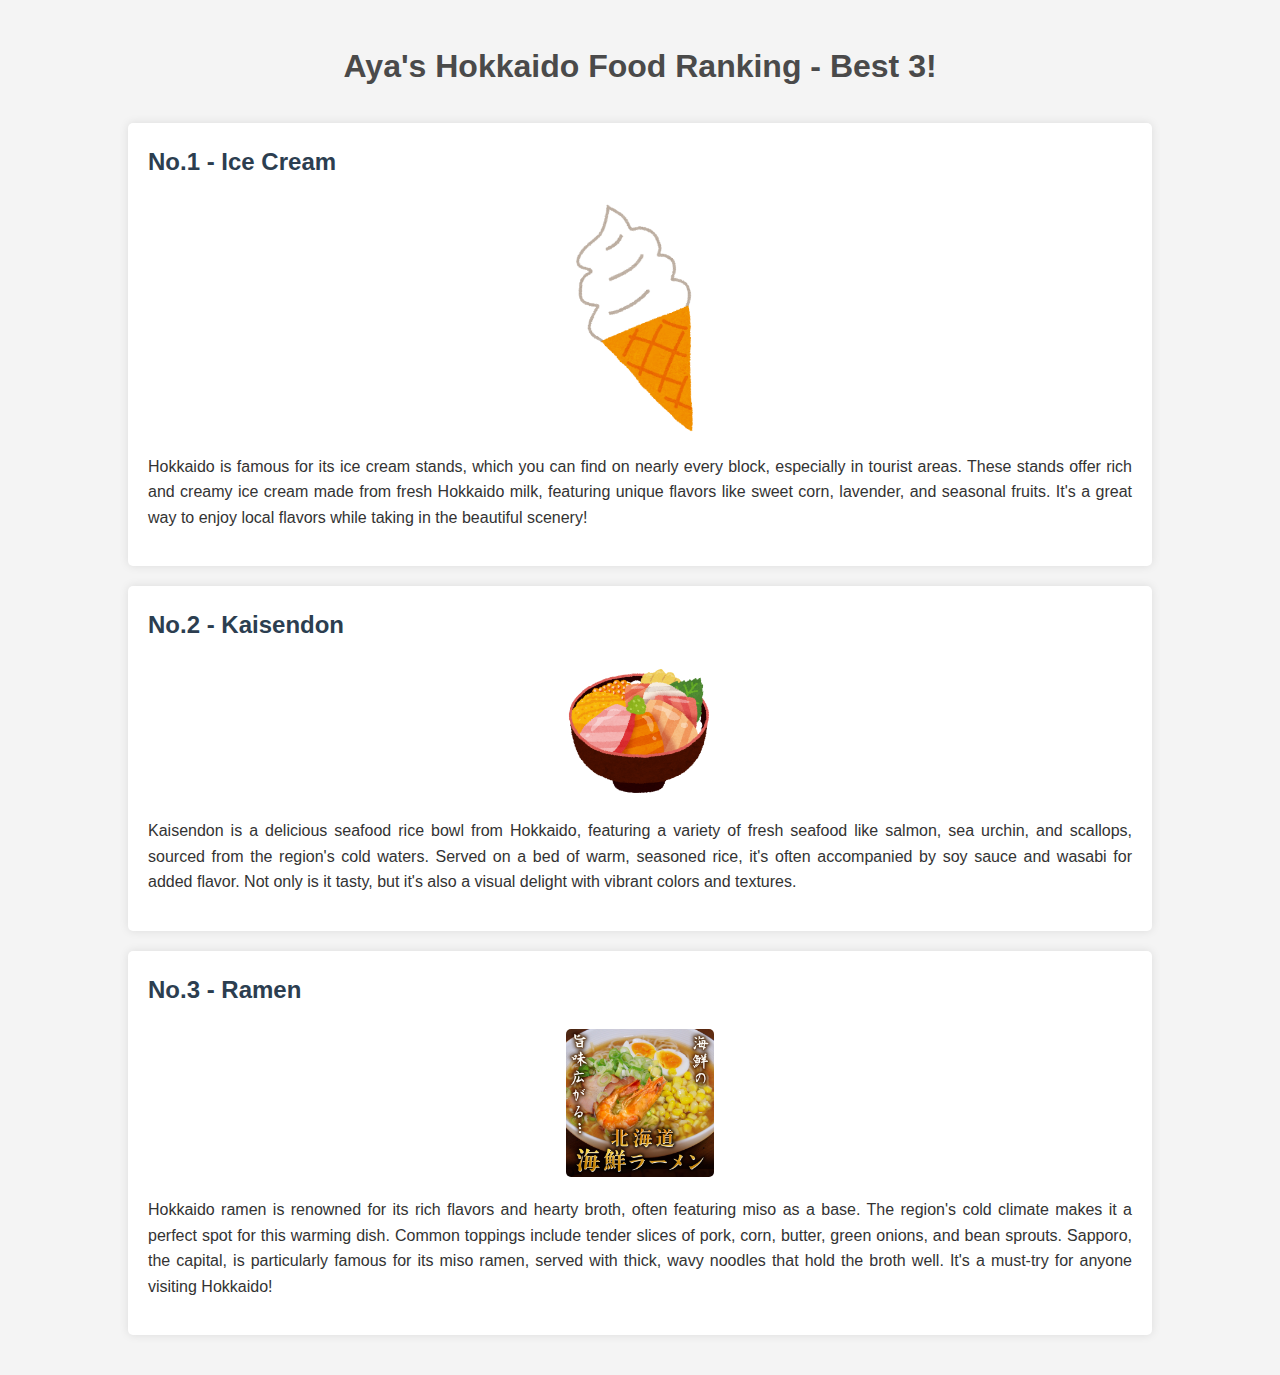
==== foods.html @ 6f5dcea4 "Add files via upload" ====
<!DOCTYPE html>
<html lang="en">
<head>
    <meta charset="UTF-8">
    <meta name="viewport" content="width=device-width, initial-scale=1.0">
    <title>Aya's Hokkaido Food Ranking</title>
    <link rel="stylesheet" href="foods.css">
</head>
<body>
    <div class="container">
        <h1>Aya's Hokkaido Food Ranking - Best 3!</h1>

        <div class="food-item">
            <h2>No.1 - Ice Cream</h2>
            <img src="images/softcream.jpg" alt="Hokkaido Ice Cream" class="food-image">
            <p>Hokkaido is famous for its ice cream stands, which you can find on nearly every block, especially in tourist areas. These stands offer rich and creamy ice cream made from fresh Hokkaido milk, featuring unique flavors like sweet corn, lavender, and seasonal fruits. It's a great way to enjoy local flavors while taking in the beautiful scenery!</p>
        </div>

        <div class="food-item">
            <h2>No.2 - Kaisendon</h2>
            <img src="images/kaisendon.jpg" alt="Kaisendon" class="food-image">
            <p>Kaisendon is a delicious seafood rice bowl from Hokkaido, featuring a variety of fresh seafood like salmon, sea urchin, and scallops, sourced from the region's cold waters. Served on a bed of warm, seasoned rice, it's often accompanied by soy sauce and wasabi for added flavor. Not only is it tasty, but it's also a visual delight with vibrant colors and textures.</p>
        </div>

        <div class="food-item">
            <h2>No.3 - Ramen</h2>
            <img src="images/kaisen_ra_01.jpg" alt="Hokkaido Ramen" class="food-image">
            <p>Hokkaido ramen is renowned for its rich flavors and hearty broth, often featuring miso as a base. The region's cold climate makes it a perfect spot for this warming dish. Common toppings include tender slices of pork, corn, butter, green onions, and bean sprouts. Sapporo, the capital, is particularly famous for its miso ramen, served with thick, wavy noodles that hold the broth well. It's a must-try for anyone visiting Hokkaido!</p>
        </div>
    </div>
</body>
</html>
---- foods.css ----
body {
    font-family: Arial, sans-serif;
    line-height: 1.6;
    color: #333;
    background-color: #f4f4f4;
    margin: 0;
    padding: 0;
}
.container {
    width: 80%;
    margin: auto;
    overflow: hidden;
    padding: 20px;
}
h1 {
    color: #4a4a4a;
    text-align: center;
    margin-bottom: 30px;
}
.food-item {
    background: #fff;
    border-radius: 5px;
    padding: 20px;
    margin-bottom: 20px;
    box-shadow: 0 0 10px rgba(0, 0, 0, 0.1);
}
h2 {
    color: #2c3e50;
    margin-top: 0;
}
.food-image {
    width: 15%;
    max-width: 600px;
    height: auto;
    display: block;
    margin: 20px auto;
    border-radius: 5px;
}
p {
    text-align: justify;
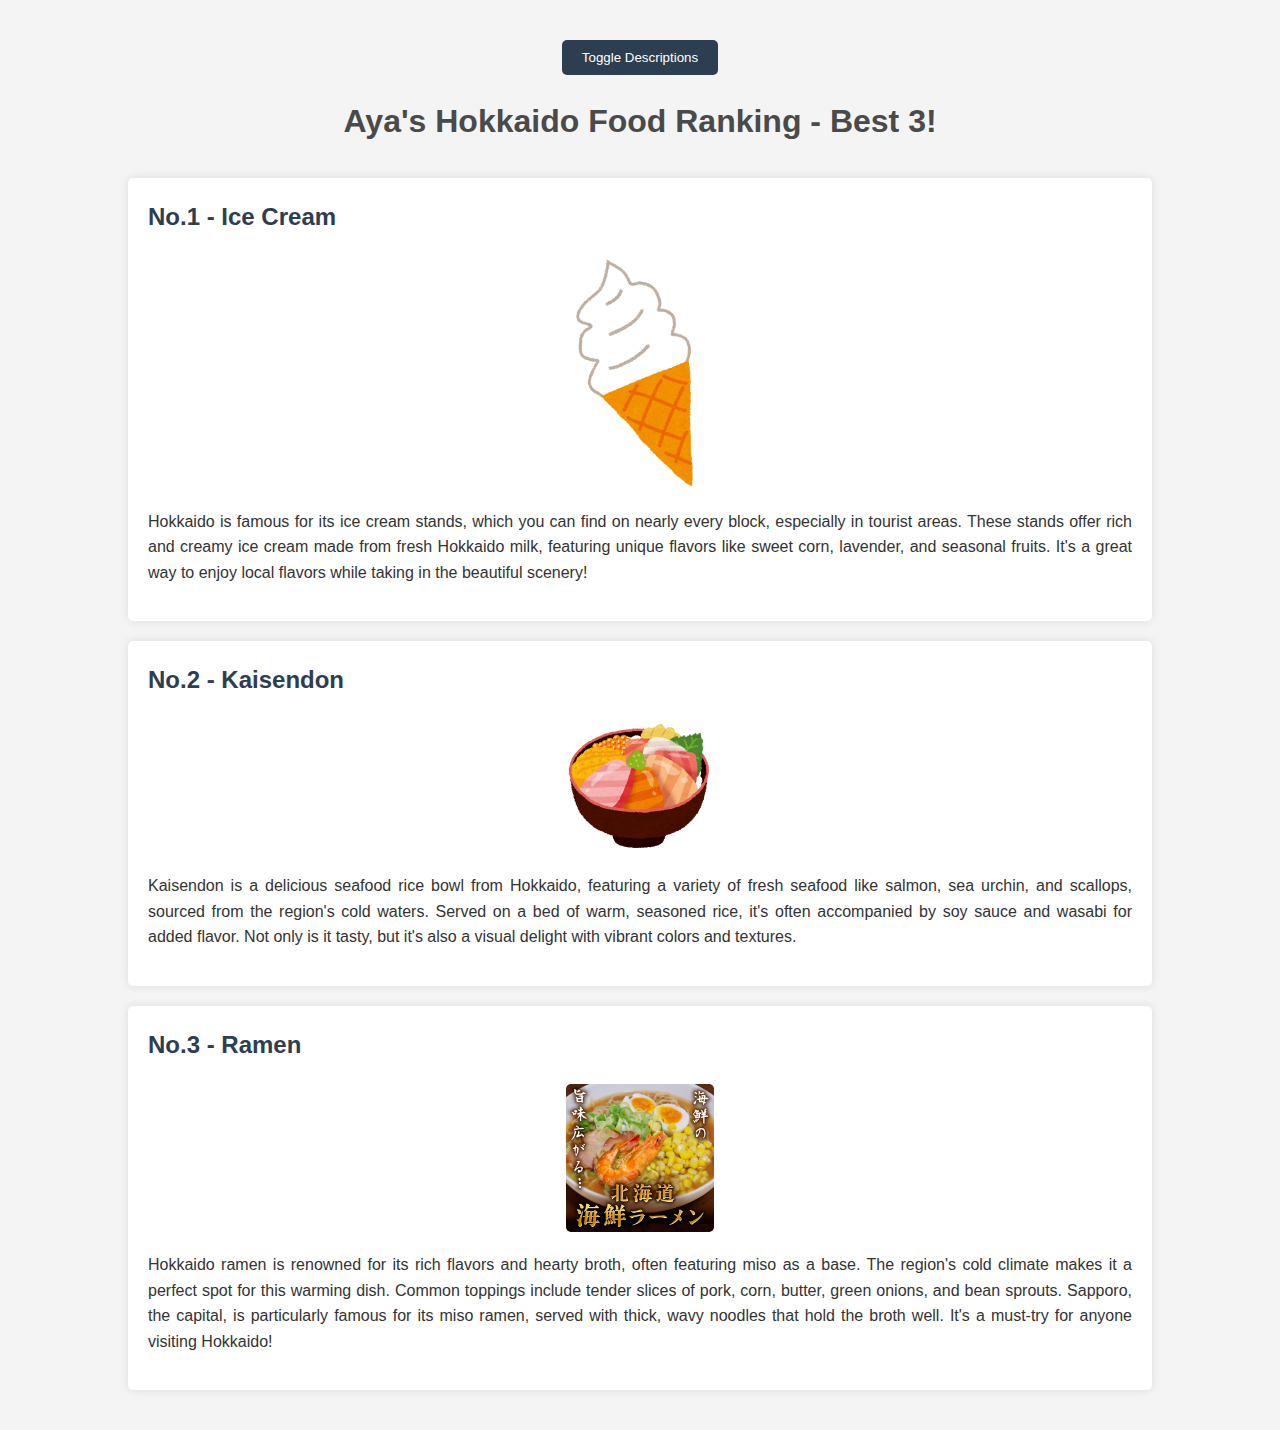
==== commit 5d122c55: "Add files via upload" ====
--- a/foods.html
+++ b/foods.html
@@ -28,5 +28,6 @@
             <p>Hokkaido ramen is renowned for its rich flavors and hearty broth, often featuring miso as a base. The region's cold climate makes it a perfect spot for this warming dish. Common toppings include tender slices of pork, corn, butter, green onions, and bean sprouts. Sapporo, the capital, is particularly famous for its miso ramen, served with thick, wavy noodles that hold the broth well. It's a must-try for anyone visiting Hokkaido!</p>
         </div>
     </div>
+<script src="food.js"></script>
 </body>
-</html>+</html>
--- a/foods.css
+++ b/foods.css
@@ -37,4 +37,28 @@
     border-radius: 5px;
 }
 p {
-    text-align: justify;+    text-align: justify;
+}
+.food-item.selected {
+    border: 2px solid #2c3e50;
+}
+
+.food-image {
+    transition: transform 0.3s ease;
+}
+
+#toggle-descriptions {
+    display: block;
+    margin: 20px auto;
+    padding: 10px 20px;
+    background-color: #2c3e50;
+    color: white;
+    border: none;
+    border-radius: 5px;
+    cursor: pointer;
+}
+
+#toggle-descriptions:hover {
+    background-color: #34495e;
+}
+
